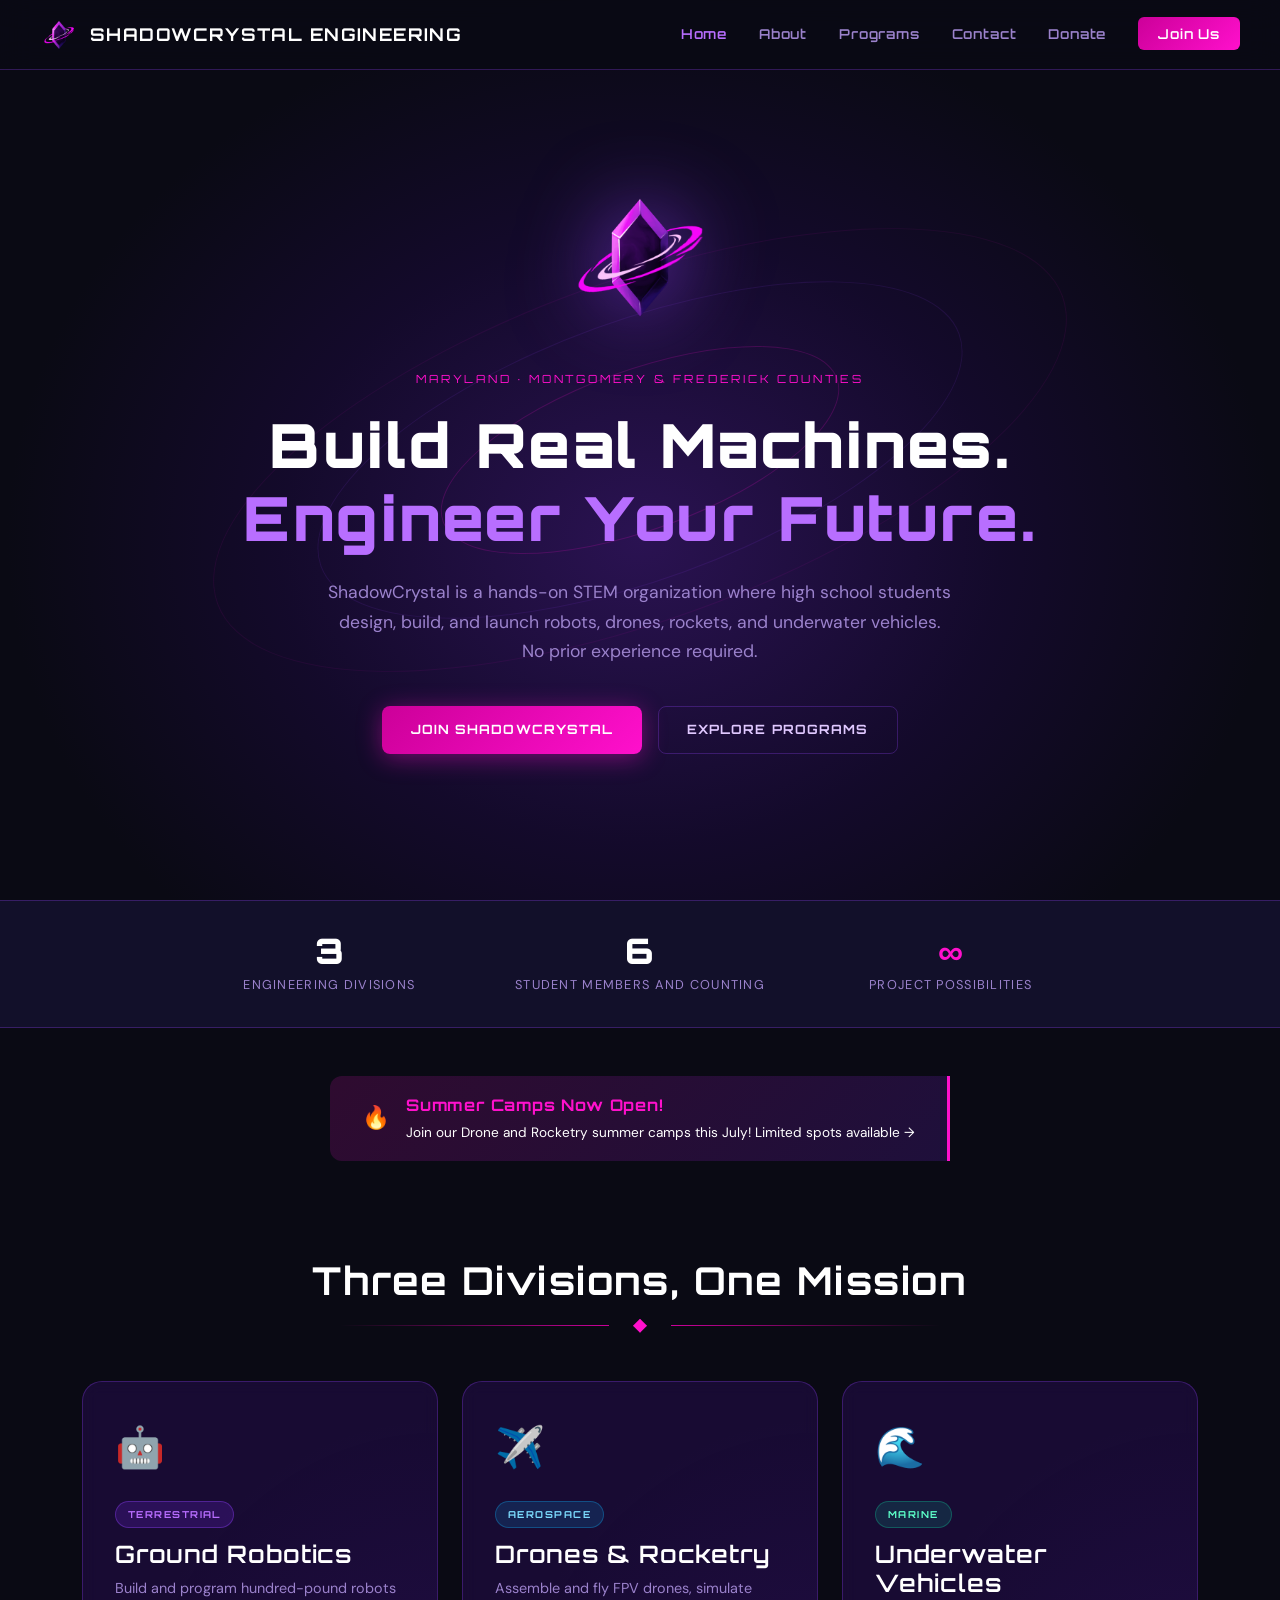
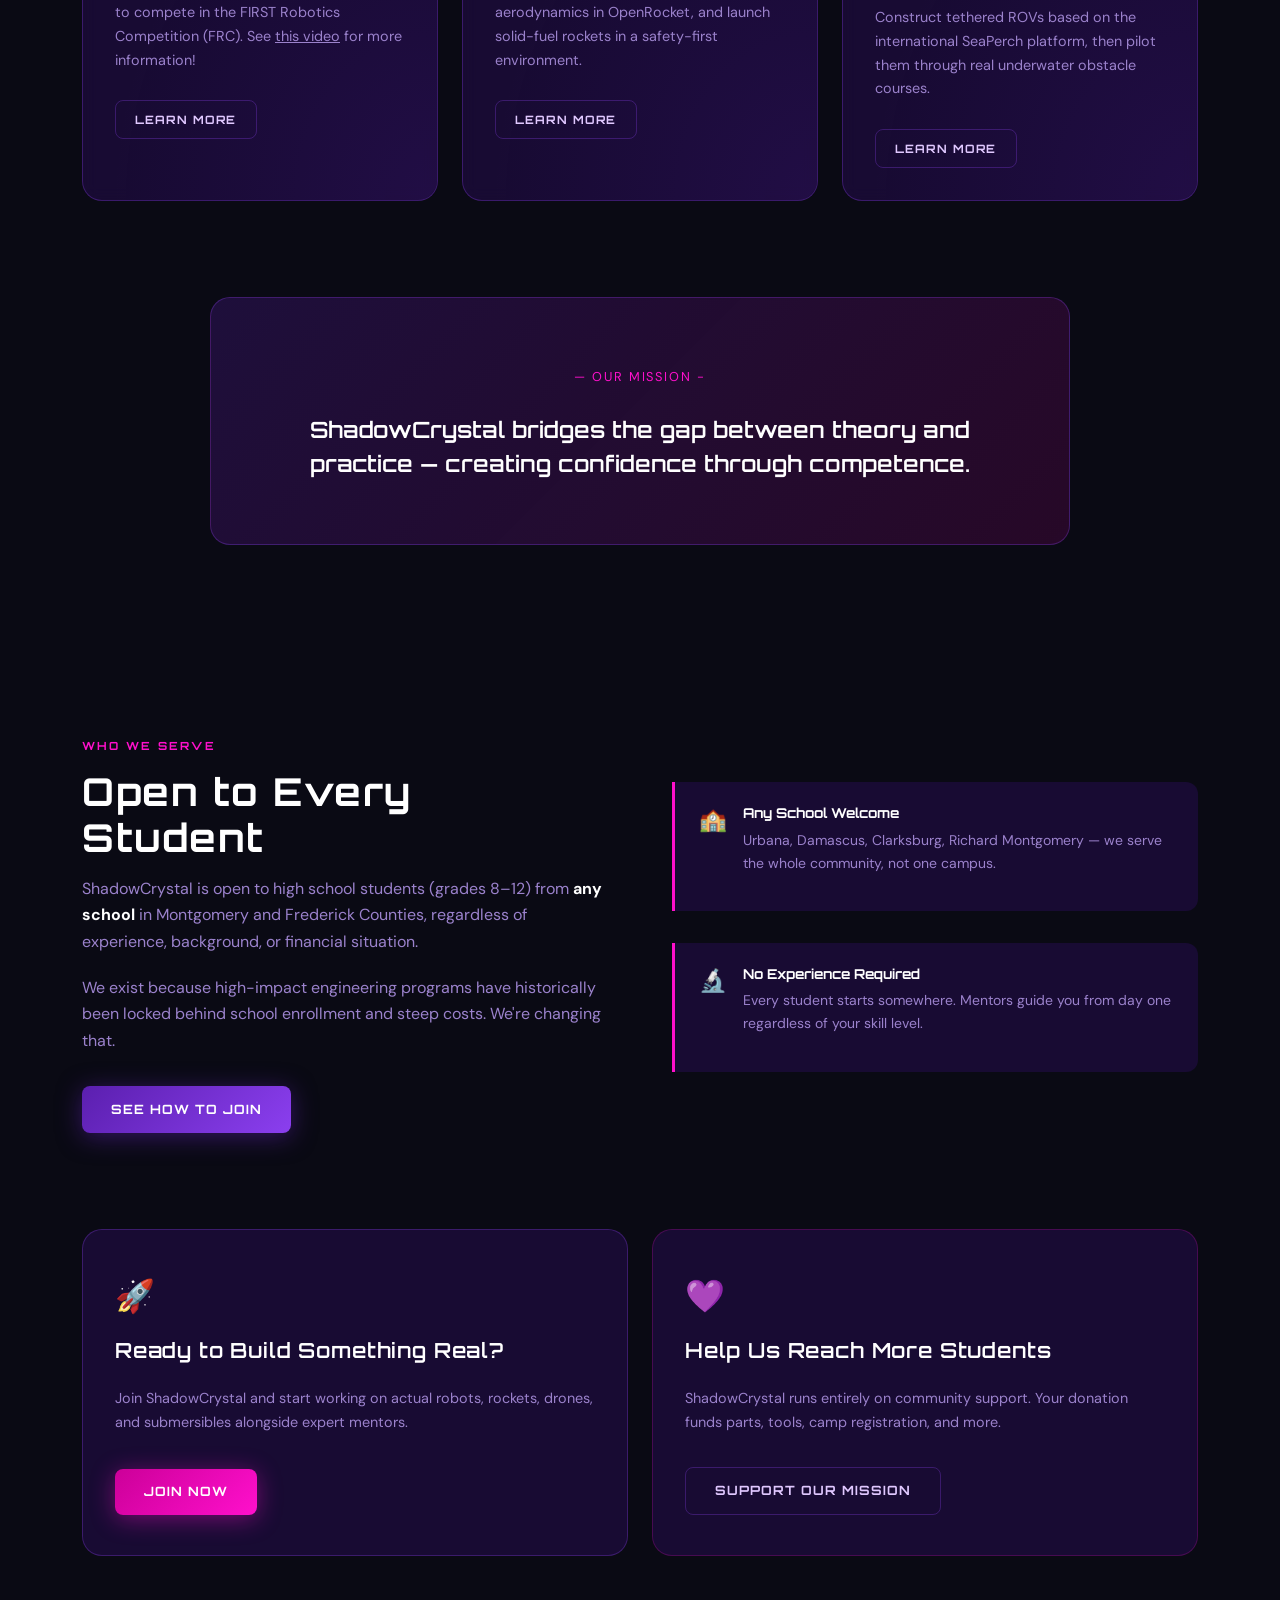
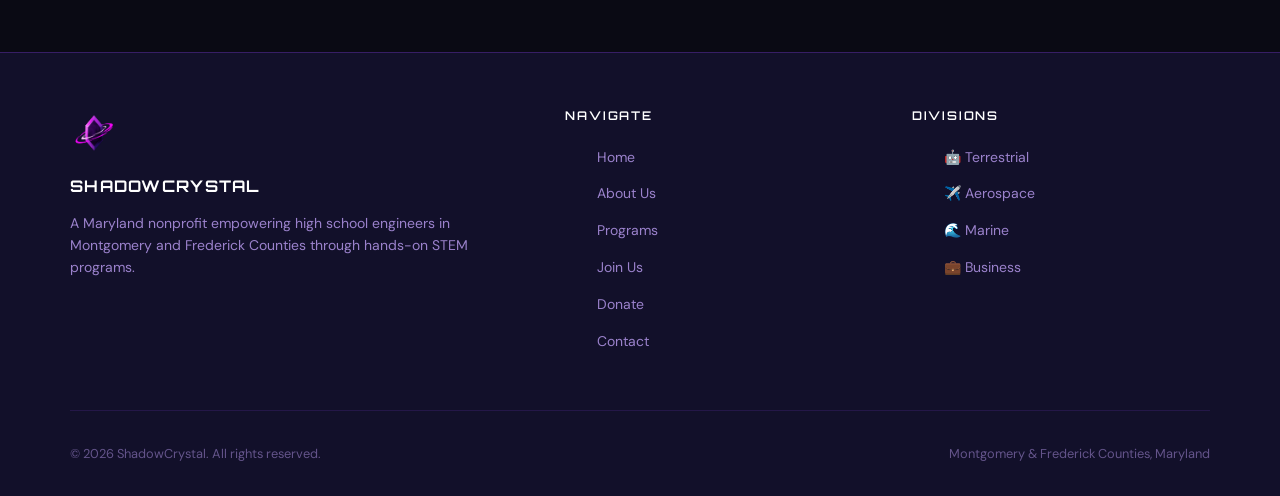
==== index.html @ 58741410 "Added site files" ====
<!DOCTYPE html>
<html lang="en">
<head>
  <meta charset="UTF-8">
  <meta name="viewport" content="width=device-width, initial-scale=1.0">
  <title>ShadowCrystal</title>
  <link href="https://cdn.jsdelivr.net/npm/bootstrap@5.3.8/dist/css/bootstrap.min.css" rel="stylesheet" integrity="sha384-sRIl4kxILFvY47J16cr9ZwB07vP4J8+LH7qKQnuqkuIAvNWLzeN8tE5YBujZqJLB" crossorigin="anonymous">
  <link rel="stylesheet" href="assets/style.css">

  <link rel="icon" type="image/x-icon" href="assets/faviconlogo.png">
  <style>
    /* ── Hero ── */
    .hero {
      position: relative;
      min-height: 100vh;
      display: flex;
      align-items: center;
      justify-content: center;
      text-align: center;
      padding: 8rem 2rem 6rem;
      overflow: hidden;
      background: radial-gradient(ellipse at 50% 60%, rgba(91,31,175,0.4) 0%, rgba(26,10,58,0.6) 40%, var(--void) 70%);
    }
    .hero-content { position: relative; z-index: 1; max-width: 860px; }
    .hero-logo {
      width: 160px;
      margin: 0 auto 2rem;
      filter: drop-shadow(0 0 40px rgba(139,63,239,0.7));
      animation: float 5s ease-in-out infinite;
    }
    @keyframes float {
      0%, 100% { transform: translateY(0); }
      50% { transform: translateY(-12px); }
    }
    .hero-eyebrow {
      font-family: 'Orbitron', sans-serif;
      font-size: 0.7rem;
      letter-spacing: 0.25em;
      text-transform: uppercase;
      color: var(--plasma);
      margin-bottom: 1.25rem;
    }
    .hero-title {
      color: var(--white);
      margin-bottom: 1.5rem;
    }
    .hero-title span { color: var(--crystal-glow); }
    .hero-sub {
      font-size: 1.1rem;
      max-width: 52ch;
      margin: 0 auto 2.5rem;
      color: var(--star-dim);
    }
    .hero-ctas { display: flex; gap: 1rem; justify-content: center; flex-wrap: wrap; }

    /* ── Orbit ring decoration ── */
    .orbit-ring {
      position: absolute;
      border-radius: 50%;
      border: 1px solid rgba(255,16,204,0.18);
      top: 50%; left: 50%;
      transform: translate(-50%, -50%) rotate(-20deg);
      pointer-events: none;
    }
    .orbit-ring-1 { width: 420px; height: 160px; }
    .orbit-ring-2 { width: 680px; height: 260px; border-color: rgba(139,63,239,0.12); }
    .orbit-ring-3 { width: 900px; height: 340px; border-color: rgba(255,16,204,0.07); }

    /* ── Stats band ── */
    .stats-band {
      background: var(--void-2);
      border-top: 1px solid var(--border);
      border-bottom: 1px solid var(--border);
      padding: 2rem;
    }
    .stats-inner {
      max-width: 900px;
      margin: 0 auto;
      display: grid;
      grid-template-columns: repeat(auto-fit, minmax(160px, 1fr));
      gap: 2rem;
      text-align: center;
    }
    .stat-number {
      font-family: 'Orbitron', sans-serif;
      font-size: 2.2rem;
      font-weight: 900;
      color: var(--white);
      line-height: 1;
    }
    .stat-number .accent { color: var(--plasma); }
    .stat-label { font-size: 0.8rem; color: var(--star-dim); margin-top: 0.35rem; text-transform: uppercase; letter-spacing: 0.1em; }

    /* ── Divisions preview ── */
    .division-card { position: relative; overflow: hidden; }
    .division-card::before {
      content: '';
      position: absolute;
      inset: 0;
      background: radial-gradient(ellipse at bottom right, rgba(91,31,175,0.15), transparent 65%);
      border-radius: var(--radius-lg);
      pointer-events: none;
    }
    .division-card > * {
        position: relative;
        z-index: 2;
    }
    .division-card h3 { color: var(--white); margin-bottom: 0.5rem; }
    .division-card p { font-size: 0.9rem; margin-bottom: 1.25rem; }

    /* ── Mission strip ── */
    .mission-strip {
      background: linear-gradient(135deg, rgba(91,31,175,0.25), rgba(204,0,153,0.15));
      border: 1px solid var(--border);
      border-radius: var(--radius-lg);
      padding: 3rem;
      text-align: center;
      max-width: 860px;
      margin: 0 auto;
      position: relative;
      overflow: hidden;
    }
    .mission-strip blockquote {
      font-family: 'Orbitron', sans-serif;
      font-size: clamp(1rem, 2.5vw, 1.4rem);
      font-weight: 600;
      color: var(--white);
      line-height: 1.5;
    }
    .mission-strip cite {
      display: block;
      font-family: 'DM Sans', sans-serif;
      font-style: normal;
      font-size: 0.8rem;
      color: var(--plasma);
      letter-spacing: 0.15em;
      text-transform: uppercase;
      margin-top: 1.25rem;
    }

    /* ── CTA section ── */
    .cta-grid {
      display: grid;
      grid-template-columns: repeat(auto-fit, minmax(300px, 1fr));
      gap: 1.5rem;
    }
    .cta-card {
      background: var(--card-bg);
      border: 1px solid var(--border);
      border-radius: var(--radius-lg);
      padding: 2.5rem 2rem;
      display: flex;
      flex-direction: column;
      gap: 1rem;
    }
    .cta-card h3 { color: var(--white); font-size: 1.3rem; }
    .cta-card p { font-size: 0.9rem; }
    .cta-card .btn { align-self: flex-start; margin-top: auto; }
  </style>
</head>
<body>

  <!-- Navigation -->
  <nav class="SCnav">
    <a href="index.html" class="nav-brand">
      <img src="assets/logo.png" alt="ShadowCrystal logo">
      <span class="nav-brand-name">SHADOWCRYSTAL ENGINEERING</span>
    </a>
    <button class="nav-toggle" aria-label="Toggle menu" onclick="document.querySelector('.nav-links').classList.toggle('open')">
      <span></span><span></span><span></span>
    </button>
    <ul class="nav-links mt-3">
      <li><a href="index.html" class="active">Home</a></li>
      <li><a href="about.html">About</a></li>
      <li><a href="programs.html">Programs</a></li>
      <li><a href="contact.html">Contact</a></li>
      <li><a href="donate.html">Donate</a></li>
      <li><a href="join.html" class="nav-cta">Join Us</a></li>
    </ul>
  </nav>

  <!-- Hero -->
  <section class="hero">
    <div class="starfield"></div>
    <div class="orbit-ring orbit-ring-1"></div>
    <div class="orbit-ring orbit-ring-2"></div>
    <div class="orbit-ring orbit-ring-3"></div>
    <div class="hero-content">
      <img src="assets/logo.png" alt="ShadowCrystal" class="hero-logo">
      <p class="hero-eyebrow text-center w-100 mx-auto">Maryland · Montgomery &amp; Frederick Counties</p>

      
      <h1 class="hero-title">
        Build Real Machines.<br>
        <span>Engineer Your Future.</span>
      </h1>
      <p class="hero-sub">
        ShadowCrystal is a hands-on STEM organization where high school students design, build, and
        launch robots, drones, rockets, and underwater vehicles. <br>
        No prior experience required.
      </p>
      <div class="hero-ctas">
        <a href="join.html" class="btn btn-plasma">Join ShadowCrystal</a>
        <a href="programs.html" class="btn btn-ghost">Explore Programs</a>
      </div>
    </div>
  </section>

  <!-- Stats -->
  <div class="stats-band">
    <div class="stats-inner">
      <div>
        <div class="stat-number">3</div>
        <div class="stat-label">Engineering Divisions</div>
      </div>
      <div>
        <div class="stat-number">6</div>
        <div class="stat-label">Student Members and Counting</div>
      </div>
      <div>
        <div class="stat-number"><span class="accent">∞</span></div>
        <div class="stat-label">Project Possibilities</div>
      </div>
    </div>
  </div>

  <!-- Summer camp advertisement -->
  <section style="padding: 3rem 2rem 0 2rem;">
    <div class="container text-center">
      <a href="programs.html#summer-camps" style="display: inline-block;">
        <div class="value-pill" style="border-left: none; border-right: 3px solid var(--plasma); border-radius: var(--radius) 0 0 var(--radius); margin: 0 auto; display: inline-flex; align-items: center; background: linear-gradient(135deg, rgba(255,16,204,0.15), rgba(91,31,175,0.25)); padding: 1rem 2rem;">
          <span class="value-pill-icon">🔥</span>
          <div class="text-start">
            <div class="value-pill-title" style="color: var(--plasma); font-size: 1rem; letter-spacing: 0.05em;">Summer Camps Now Open!</div>
            <p style="font-size: 0.85rem; margin: 0; color: var(--white);">Join our Drone and Rocketry summer camps this July! Limited spots available &rarr;</p>
          </div>
        </div>
      </a>
    </div>
  </section>

  <!-- Divisions Preview -->
  <section>
    <div class="container">
      <h2 class="section-title text-center">Three Divisions, One Mission</h2>
      <div class="orbital-divider"><div class="orbital-gem"></div></div>
      <div class="SCcard-grid SCcard-grid-3">

        <div class="SCcard division-card">
          <div class="division-icon">🤖</div>
          <span class="division-tag tag-terrestrial">Terrestrial</span>
          <h3>Ground Robotics</h3>
          <p>Build and program hundred-pound robots to compete in the FIRST Robotics Competition (FRC). See <u><a href="https://www.youtube.com/watch?v=Jd29kzjclV0">this video</a></u> for more information!</p>
          <a href="programs.html#terrestrial" class="btn btn-ghost" style="font-size:0.72rem; padding:0.6rem 1.2rem; margin-top:0.5rem;">Learn More</a>
        </div>

        <div class="SCcard division-card">
          <div class="division-icon">✈️</div>
          <span class="division-tag tag-aerospace">Aerospace</span>
          <h3>Drones &amp; Rocketry</h3>
          <p>Assemble and fly FPV drones, simulate aerodynamics in OpenRocket, and launch solid-fuel rockets in a safety-first environment.</p>
          <a href="programs.html#aerospace" class="btn btn-ghost" style="font-size:0.72rem; padding:0.6rem 1.2rem; margin-top:0.5rem;">Learn More</a>
        </div>

        <div class="SCcard division-card">
          <div class="division-icon">🌊</div>
          <span class="division-tag tag-marine">Marine</span>
          <h3>Underwater Vehicles</h3>
          <p>Construct tethered ROVs based on the international SeaPerch platform, then pilot them through real underwater obstacle courses.</p>
          <a href="programs.html#marine" class="btn btn-ghost" style="font-size:0.72rem; padding:0.6rem 1.2rem; margin-top:0.5rem;">Learn More</a>
        </div>

      </div>
    </div>
  </section>

  <!-- Mission Quote -->
  <section style="padding-top: 0;">
    <div class="container">
      <div class="mission-strip">
        <cite>— Our Mission -</cite>
        <br>
        <blockquote>
          ShadowCrystal bridges the gap between theory and practice — creating confidence through competence.
        </blockquote>
      </div>
    </div>
  </section>

  <!-- Who We Serve -->
  <section>
    <div class="container-lg">
      <div style="display: grid; grid-template-columns: 1fr 1fr; gap: 4rem; align-items: center;">
        <div>
          <p class="section-label">Who We Serve</p>
          <h2 class="section-title">Open to Every Student</h2>
          <p style="margin-bottom: 1.25rem;">
            ShadowCrystal is open to high school students (grades 8–12) from <strong style="color:var(--white)">any school</strong> in 
            Montgomery and Frederick Counties, regardless of experience, background, or financial situation.
          </p>
          <p style="margin-bottom: 2rem;">
            We exist because high-impact engineering programs have historically been locked behind school
            enrollment and steep costs. We're changing that.
          </p>
          <a href="join.html" class="btn btn-primary">See How to Join</a>
        </div>
        <div style="display: flex; flex-direction: column; gap: 1rem;">
          <div class="value-pill">
            <span class="value-pill-icon">🏫</span>
            <div>
              <div class="value-pill-title">Any School Welcome</div>
              <p style="font-size:0.875rem; max-width:none;">Urbana, Damascus, Clarksburg, Richard Montgomery — we serve the whole community, not one campus.</p>
            </div>
          </div>
          <div class="value-pill">
            <span class="value-pill-icon">🔬</span>
            <div>
              <div class="value-pill-title">No Experience Required</div>
              <p style="font-size:0.875rem; max-width:none;">Every student starts somewhere. Mentors guide you from day one regardless of your skill level.</p>
            </div>
          </div>
        </div>
      </div>
    </div>
  </section>

  <!-- CTA Split -->
  <section style="padding-top: 0;">
    <div class="container-lg">
      <div class="cta-grid">
        <div class="cta-card">
          <span style="font-size:2rem;">🚀</span>
          <h3>Ready to Build Something Real?</h3>
          <p>Join ShadowCrystal and start working on actual robots, rockets, drones, and submersibles alongside expert mentors.</p>
          <a href="join.html" class="btn btn-plasma">Join Now</a>
        </div>
        <div class="cta-card" style="border-color: rgba(255,16,204,0.2);">
          <span style="font-size:2rem;">💜</span>
          <h3>Help Us Reach More Students</h3>
          <p>ShadowCrystal runs entirely on community support. Your donation funds parts, tools, camp registration, and more.</p>
          <a href="donate.html" class="btn btn-ghost">Support Our Mission</a>
        </div>
      </div>
    </div>
  </section>

  <!-- Footer -->
  <footer>
    <div class="footer-inner">
      <div class="footer-brand">
        <img src="assets/logo.png" alt="ShadowCrystal">
        <div class="footer-brand-name">SHADOWCRYSTAL</div>
        <p class="footer-desc">A Maryland nonprofit empowering high school engineers in Montgomery and Frederick Counties through hands-on STEM programs.</p>
      </div>
      <div class="footer-col">
        <h4>Navigate</h4>
        <ul>
          <li><a href="index.html">Home</a></li>
          <li><a href="about.html">About Us</a></li>
          <li><a href="programs.html">Programs</a></li>
          <li><a href="join.html">Join Us</a></li>
          <li><a href="donate.html">Donate</a></li>
          <li><a href="contact.html">Contact</a></li>
        </ul>
      </div>
      <div class="footer-col">
        <h4>Divisions</h4>
        <ul>
          <li><a href="programs.html#terrestrial">🤖 Terrestrial</a></li>
          <li><a href="programs.html#aerospace">✈️ Aerospace</a></li>
          <li><a href="programs.html#marine">🌊 Marine</a></li>
          <li><a href="programs.html#business">💼 Business</a></li>
        </ul>
      </div>
    </div>
    <div class="footer-bottom">
      <span>© 2026 ShadowCrystal. All rights reserved.</span>
      <span>Montgomery &amp; Frederick Counties, Maryland</span>
    </div>
  </footer>

  <script src="https://cdn.jsdelivr.net/npm/bootstrap@5.3.8/dist/js/bootstrap.bundle.min.js" integrity="sha384-FKyoEForCGlyvwx9Hj09JcYn3nv7wiPVlz7YYwJrWVcXK/BmnVDxM+D2scQbITxI" crossorigin="anonymous"></script>

</body>
</html>
---- assets/style.css ----
/* =============================================
   SHADOWCRYSTAL — Shared Stylesheet
   ============================================= */

@import url('https://fonts.googleapis.com/css2?family=Orbitron:wght@400;600;700;900&family=DM+Sans:wght@300;400;500;600&display=swap');

/* ─── Tokens ─────────────────────────────────── */
:root {
  --void:          #0A0A14;
  --void-2:        #12102A;
  --crystal-dark:  #1A0A3A;
  --crystal-mid:   #5B1FAF;
  --crystal-bright:#8B3FEF;
  --crystal-glow:  #B86EFF;
  --plasma:        #FF10CC;
  --plasma-dim:    #CC0099;
  --plasma-soft:   rgba(255, 16, 204, 0.15);
  --star:          #E0C8FF;
  --star-dim:      #9B82CC;
  --white:         #FFFFFF;
  --card-bg:       rgba(30, 12, 65, 0.7);
  --border:        rgba(139, 63, 239, 0.3);
  --radius:        12px;
  --radius-lg:     20px;
}

/* ─── Reset & Base ───────────────────────────── */

*, *::before, *::after { box-sizing: border-box; margin: 0; padding: 0; }

html { scroll-behavior: smooth; }

body {
  font-family: 'DM Sans', sans-serif;
  background-color: var(--void);
  color: var(--star);
  line-height: 1.65;
  overflow-x: hidden;
}

img { max-width: 100%; display: block; }
a { color: inherit; text-decoration: none; }

/* ─── Typography ─────────────────────────────── */
h1, h2, h3, h4, .orb {
  font-family: 'Orbitron', sans-serif;
  letter-spacing: 0.04em;
  line-height: 1.2;
}

h1 { font-size: clamp(2rem, 5vw, 3.8rem); font-weight: 900; }
h2 { font-size: clamp(1.5rem, 3.5vw, 2.4rem); font-weight: 700; }
h3 { font-size: clamp(1.1rem, 2vw, 1.5rem); font-weight: 600; }
h4 { font-size: 1rem; font-weight: 600; }

p { color: var(--star-dim); max-width: 65ch; }

/* ─── Navigation ─────────────────────────────── */
.SCnav {
  position: fixed;
  top: 0; left: 0; right: 0;
  z-index: 100;
  display: flex;
  align-items: center;
  justify-content: space-between;
  padding: 0 2.5rem;
  height: 70px;
  background: rgba(10, 10, 20, 0.85);
  backdrop-filter: blur(16px);
  border-bottom: 1px solid var(--border);

}

.nav-brand {
  display: flex;
  align-items: center;
  gap: 0.75rem;
}

.nav-brand img {
  height: 38px;
  width: auto;
}

.nav-brand-name {
  font-family: 'Orbitron', sans-serif;
  font-weight: 700;
  font-size: 1.1rem;
  color: var(--white);
  letter-spacing: 0.08em;
}

.nav-links {
  display: flex;
  gap: 2rem;
  list-style: none;
  align-items: center;
}

.nav-links a {
  font-size: 0.85rem;
  font-family: 'Orbitron', sans-serif;
  font-weight: 600;
  letter-spacing: 0.06em;
  color: var(--star-dim);
  transition: color 0.2s;
}

.nav-links a:hover,
.nav-links a.active { color: var(--crystal-glow); }

.nav-cta {
  background: linear-gradient(135deg, var(--plasma-dim), var(--plasma));
  color: var(--white) !important;
  padding: 0.5rem 1.25rem;
  border-radius: 6px;
  transition: opacity 0.2s !important;
}
.nav-cta:hover { opacity: 0.85; }

/* Mobile hamburger */
.nav-toggle {
  display: none;
  flex-direction: column;
  gap: 5px;
  cursor: pointer;
  background: none;
  border: none;
  padding: 4px;
}
.nav-toggle span {
  width: 24px; height: 2px;
  background: var(--star);
  border-radius: 2px;
  transition: all 0.3s;
}

/* ─── Orbital Ring Divider (Signature Element) ── */
.orbital-divider {
  display: flex;
  align-items: center;
  justify-content: center;
  gap: 1.5rem;
  margin: 0 auto 3rem;
  max-width: 600px;
}
.orbital-divider::before,
.orbital-divider::after {
  content: '';
  flex: 1;
  height: 1px;
  background: linear-gradient(90deg, transparent, var(--plasma-dim));
}
.orbital-divider::after {
  background: linear-gradient(90deg, var(--plasma-dim), transparent);
}
.orbital-gem {
  width: 14px; height: 14px;
  background: var(--plasma);
  clip-path: polygon(50% 0%, 100% 50%, 50% 100%, 0% 50%);
  box-shadow: 0 0 16px var(--plasma);
  flex-shrink: 0;
}

/* ─── Buttons ─────────────────────────────────── */
.btn {
  display: inline-flex;
  align-items: center;
  gap: 0.5rem;
  font-family: 'Orbitron', sans-serif;
  font-weight: 700;
  font-size: 0.8rem;
  letter-spacing: 0.08em;
  padding: 0.85rem 1.8rem;
  border-radius: 8px;
  border: none;
  cursor: pointer;
  transition: transform 0.18s, box-shadow 0.18s, opacity 0.18s;
  text-transform: uppercase;
}
.btn:hover { transform: translateY(-2px); }
.btn-primary {
  background: linear-gradient(135deg, var(--crystal-mid), var(--crystal-bright));
  color: var(--white);
  box-shadow: 0 4px 24px rgba(91, 31, 175, 0.5);
}
.btn-primary:hover { box-shadow: 0 6px 32px rgba(91, 31, 175, 0.7); }
.btn-plasma {
  background: linear-gradient(135deg, var(--plasma-dim), var(--plasma));
  color: var(--white);
  box-shadow: 0 4px 24px rgba(255, 16, 204, 0.4);
}
.btn-plasma:hover { box-shadow: 0 6px 32px rgba(255, 16, 204, 0.65); }
.btn-ghost {
  background: transparent;
  color: var(--star);
  border: 1px solid var(--border);
}
.btn-ghost:hover { border-color: var(--crystal-glow); color: var(--crystal-glow); }

/* ─── Section Layout ─────────────────────────── */
section { padding: 6rem 2rem; }

.section-label {
  font-family: 'Orbitron', sans-serif;
  font-size: 0.7rem;
  font-weight: 700;
  letter-spacing: 0.2em;
  text-transform: uppercase;
  color: var(--plasma);
  margin-bottom: 0.75rem;
}
.section-title {
  margin-bottom: 1rem;
  color: var(--white);
}
.section-subtitle {
  font-size: 1.05rem;
  margin-bottom: 3rem;
  max-width: 58ch;
}

/* ─── Cards ───────────────────────────────────── */
.SCcard {
  background: var(--card-bg);
  border: 1px solid var(--border);
  border-radius: var(--radius-lg);
  padding: 2rem;
  backdrop-filter: blur(8px);
  transition: border-color 0.2s, transform 0.2s;
}
.SCcard:hover {
  border-color: var(--crystal-glow);
  transform: translateY(-4px);
}

.SCcard-grid {
  display: grid;
  gap: 1.5rem;
}
.SCcard-grid-2 { grid-template-columns: repeat(auto-fit, minmax(280px, 1fr)); }
.SCcard-grid-3 { grid-template-columns: repeat(auto-fit, minmax(260px, 1fr)); }

/* ─── Division Icons ─────────────────────────── */
.division-icon {
  font-size: 2.5rem;
  margin-bottom: 1.25rem;
}
.division-tag {
  display: inline-block;
  font-family: 'Orbitron', sans-serif;
  font-size: 0.6rem;
  letter-spacing: 0.15em;
  text-transform: uppercase;
  padding: 0.3rem 0.75rem;
  border-radius: 100px;
  margin-bottom: 0.75rem;
  font-weight: 700;
}
.tag-terrestrial { background: rgba(91, 31, 175, 0.3); color: var(--crystal-glow); border: 1px solid rgba(139, 63, 239, 0.4); }
.tag-aerospace   { background: rgba(16, 180, 255, 0.15); color: #7DDCFF; border: 1px solid rgba(16, 180, 255, 0.3); }
.tag-marine      { background: rgba(16, 210, 160, 0.15); color: #5DFFCA; border: 1px solid rgba(16, 210, 160, 0.3); }
.tag-business    { background: rgba(255, 180, 50, 0.15); color: #FFD97A; border: 1px solid rgba(255, 180, 50, 0.3); }

/* ─── Value Pills ─────────────────────────────── */
.value-pill {
  display: flex;
  gap: 1rem;
  align-items: flex-start;
  padding: 1.25rem 1.5rem;
  background: var(--card-bg);
  border-left: 3px solid var(--plasma);
  border-radius: 0 var(--radius) var(--radius) 0;
  margin-bottom: 1rem;
}
.value-pill-icon { font-size: 1.4rem; flex-shrink: 0; }
.value-pill-title { font-family: 'Orbitron', sans-serif; font-size: 0.85rem; font-weight: 700; color: var(--white); margin-bottom: 0.25rem; }

/* ─── Star Field Background ───────────────────── */
.starfield {
  position: absolute;
  inset: 0;
  overflow: hidden;
  pointer-events: none;
}
.starfield::before, .starfield::after {
  content: '';
  position: absolute;
  inset: 0;
  pointer-events: none;
  background-image:
    radial-gradient(1px 1px at 10% 15%, rgba(232,196,255,0.7) 0%, transparent 0%),
    radial-gradient(1px 1px at 25% 60%, rgba(232,196,255,0.5) 0%, transparent 0%),
    radial-gradient(1.5px 1.5px at 40% 30%, rgba(255,16,204,0.6) 0%, transparent 0%),
    radial-gradient(1px 1px at 55% 80%, rgba(232,196,255,0.6) 0%, transparent 0%),
    radial-gradient(1px 1px at 70% 20%, rgba(232,196,255,0.4) 0%, transparent 0%),
    radial-gradient(1.5px 1.5px at 82% 55%, rgba(232,196,255,0.7) 0%, transparent 0%),
    radial-gradient(1px 1px at 90% 75%, rgba(255,16,204,0.5) 0%, transparent 0%),
    radial-gradient(1px 1px at 15% 88%, rgba(232,196,255,0.5) 0%, transparent 0%),
    radial-gradient(1px 1px at 60% 45%, rgba(232,196,255,0.6) 0%, transparent 0%),
    radial-gradient(1.5px 1.5px at 35% 70%, rgba(232,196,255,0.4) 0%, transparent 0%);
}
.starfield::after {
  background-image:
    radial-gradient(1px 1px at 5% 40%, rgba(232,196,255,0.5) 0%, transparent 0%),
    radial-gradient(1px 1px at 20% 5%, rgba(232,196,255,0.6) 0%, transparent 0%),
    radial-gradient(1.5px 1.5px at 48% 92%, rgba(255,16,204,0.4) 0%, transparent 0%),
    radial-gradient(1px 1px at 75% 38%, rgba(232,196,255,0.7) 0%, transparent 0%),
    radial-gradient(1px 1px at 88% 10%, rgba(232,196,255,0.5) 0%, transparent 0%),
    radial-gradient(1px 1px at 65% 65%, rgba(232,196,255,0.4) 0%, transparent 0%),
    radial-gradient(1.5px 1.5px at 3% 70%, rgba(232,196,255,0.6) 0%, transparent 0%),
    radial-gradient(1px 1px at 95% 50%, rgba(255,16,204,0.5) 0%, transparent 0%),
    radial-gradient(1px 1px at 30% 42%, rgba(232,196,255,0.5) 0%, transparent 0%),
    radial-gradient(1px 1px at 52% 18%, rgba(232,196,255,0.7) 0%, transparent 0%);
}

/* ─── Page Hero (inner pages) ─────────────────── */
.page-hero {
  position: relative;
  padding: 10rem 2rem 5rem;
  text-align: center;
  background: radial-gradient(ellipse at center top, rgba(91,31,175,0.35) 0%, transparent 65%);
  overflow: hidden;
}
.page-hero .starfield { opacity: 0.6; }

/* ─── Footer ──────────────────────────────────── */
footer {
  background: var(--void-2);
  border-top: 1px solid var(--border);
  padding: 3.5rem 2rem 2rem;
}
.footer-inner {
  max-width: 1140px;
  margin: 0 auto;
  display: grid;
  grid-template-columns: 1.5fr 1fr 1fr;
  gap: 3rem;
  padding-bottom: 2.5rem;
  border-bottom: 1px solid rgba(139,63,239,0.15);
  margin-bottom: 2rem;
}
.footer-brand img { height: 48px; margin-bottom: 1rem; }
.footer-brand-name {
  font-family: 'Orbitron', sans-serif;
  font-weight: 700;
  font-size: 1rem;
  color: var(--white);
  letter-spacing: 0.08em;
  margin-bottom: 0.75rem;
}
.footer-desc { font-size: 0.875rem; line-height: 1.6; }
.footer-col h4 { font-family: 'Orbitron', sans-serif; font-size: 0.75rem; letter-spacing: 0.15em; text-transform: uppercase; color: var(--white); margin-bottom: 1.25rem; }
.footer-col ul { list-style: none; }
.footer-col ul li { margin-bottom: 0.65rem; }
.footer-col ul li a { font-size: 0.875rem; color: var(--star-dim); transition: color 0.2s; }
.footer-col ul li a:hover { color: var(--crystal-glow); }
.footer-bottom {
  max-width: 1140px;
  margin: 0 auto;
  display: flex;
  justify-content: space-between;
  align-items: center;
  font-size: 0.8rem;
  color: rgba(155,130,204,0.6);
}

/* ─── Forms ───────────────────────────────────── */
.form-group {
  margin-bottom: 1.5rem;
}
.form-label {
  display: block;
  font-family: 'Orbitron', sans-serif;
  font-size: 0.7rem;
  letter-spacing: 0.15em;
  text-transform: uppercase;
  color: var(--star);
  margin-bottom: 0.5rem;
  font-weight: 600;
}
.form-input,
.form-textarea,
.form-select {
  width: 100%;
  background: rgba(26, 10, 58, 0.6);
  border: 1px solid var(--border);
  border-radius: var(--radius);
  padding: 0.85rem 1rem;
  color: var(--star);
  font-family: 'DM Sans', sans-serif;
  font-size: 0.95rem;
  transition: border-color 0.2s, box-shadow 0.2s;
  outline: none;
}
.form-input:focus,
.form-textarea:focus,
.form-select:focus {
  border-color: var(--crystal-bright);
  box-shadow: 0 0 0 3px rgba(139, 63, 239, 0.2);
}
.form-textarea { min-height: 130px; resize: vertical; }
.form-select option { background: var(--crystal-dark); }
.form-input::placeholder,
.form-textarea::placeholder { color: var(--star-dim); opacity: 0.5; }

/* ─── Utilities ───────────────────────────────── */
.text-center { text-align: center; }
.text-plasma { color: var(--plasma); }
.text-glow   { color: var(--crystal-glow); }
.text-white  { color: var(--white); }
.mt-1 { margin-top: 0.5rem; }
.mt-2 { margin-top: 1rem; }
.mt-3 { margin-top: 2rem; }
.mt-4 { margin-top: 3rem; }
.mb-0 { margin-bottom: 0; }
.flex { display: flex; }
.flex-center { display: flex; align-items: center; justify-content: center; }
.gap-1 { gap: 0.5rem; }
.gap-2 { gap: 1rem; }
.glow-purple { text-shadow: 0 0 30px rgba(139, 63, 239, 0.6); }
.glow-plasma { text-shadow: 0 0 30px rgba(255, 16, 204, 0.6); }

/* ─── Responsive ──────────────────────────────── */
@media (max-width: 992px) {
  
  .nav-links { display: none; flex-direction: column; position: absolute; top: 70px; left: 0; right: 0; background: rgba(10,10,20,0.97); padding: 1.5rem 2rem; gap: 1.25rem; border-bottom: 1px solid var(--border); margin-top: 0 !important;}
  .nav-links.open { display: flex; }
  .nav-toggle { display: flex; }
  section { padding: 4rem 1.25rem; }
  .footer-inner { grid-template-columns: 1fr; gap: 2rem; }
  .footer-bottom { flex-direction: column; gap: 0.5rem; text-align: center; }
  h1 { font-size: 2rem; }
  
}

@media (prefers-reduced-motion: reduce) {
  *, *::before, *::after { animation: none !important; transition: none !important; }
}
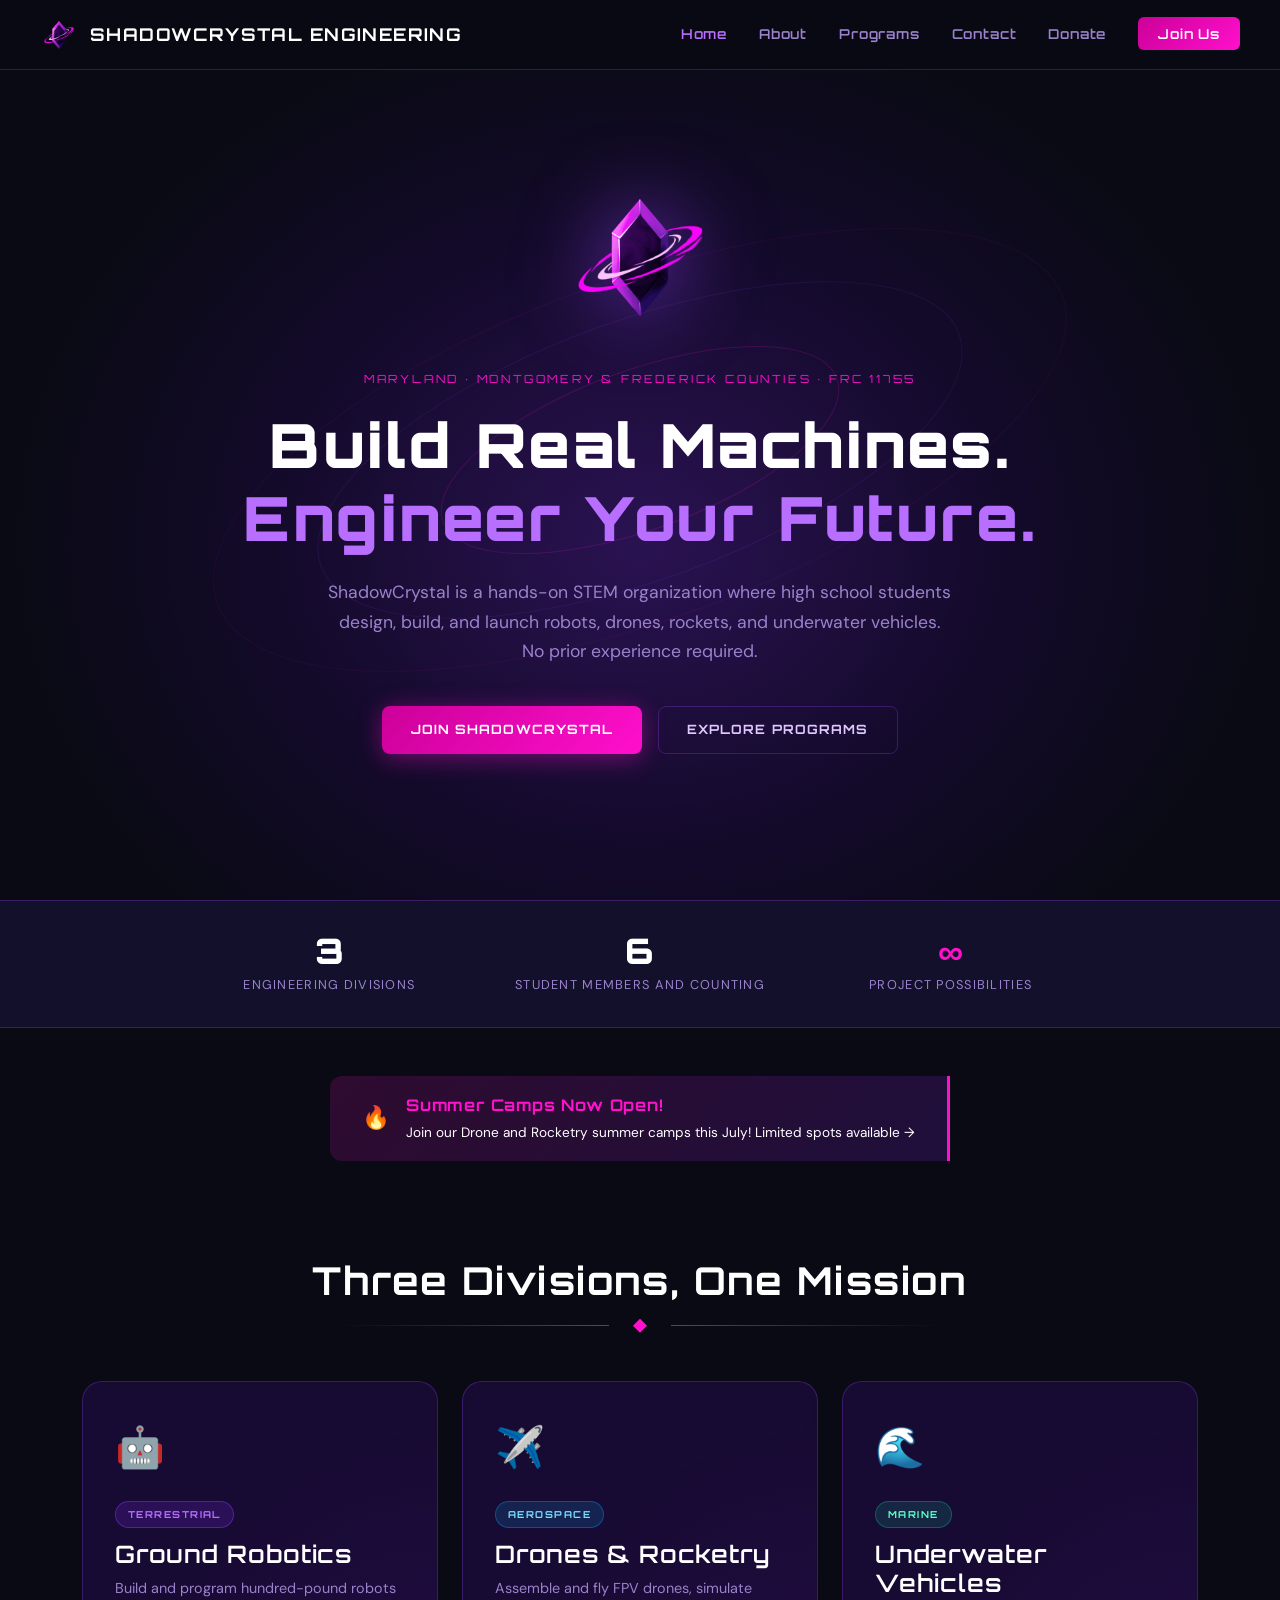
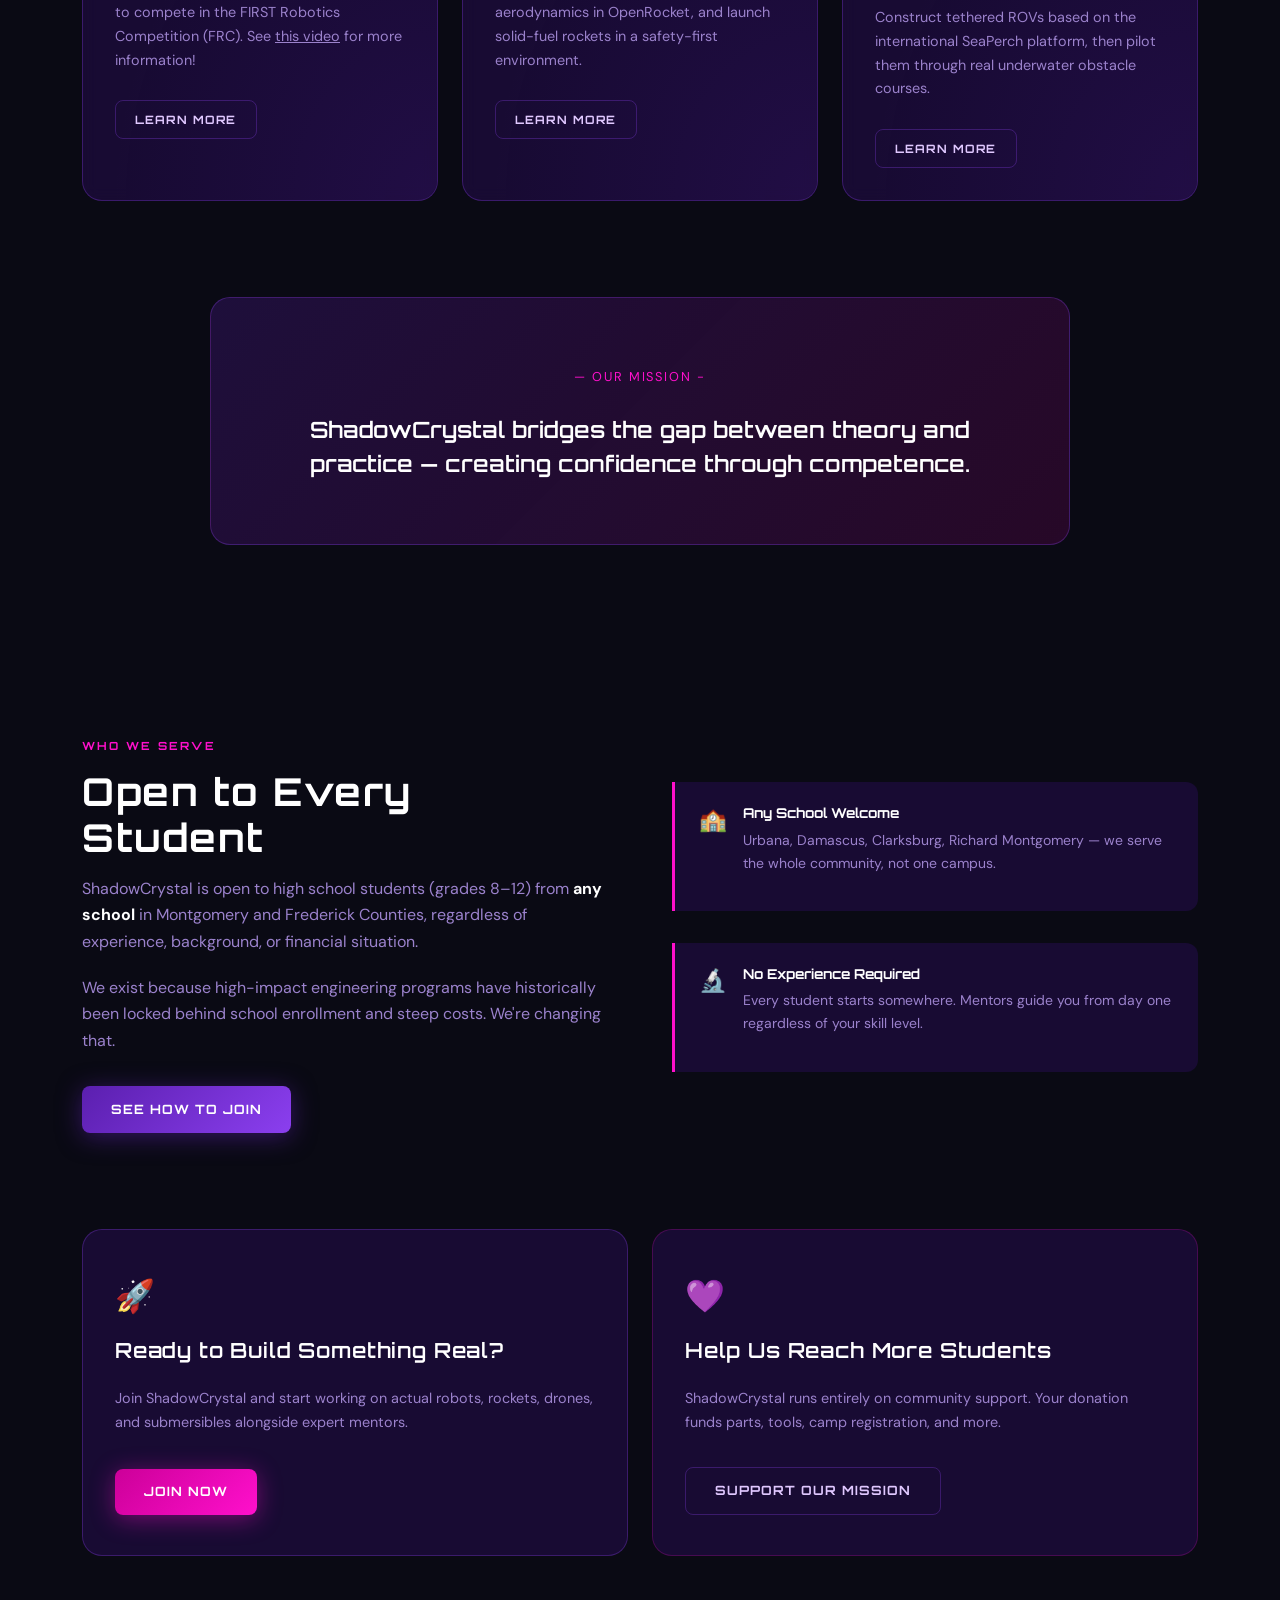
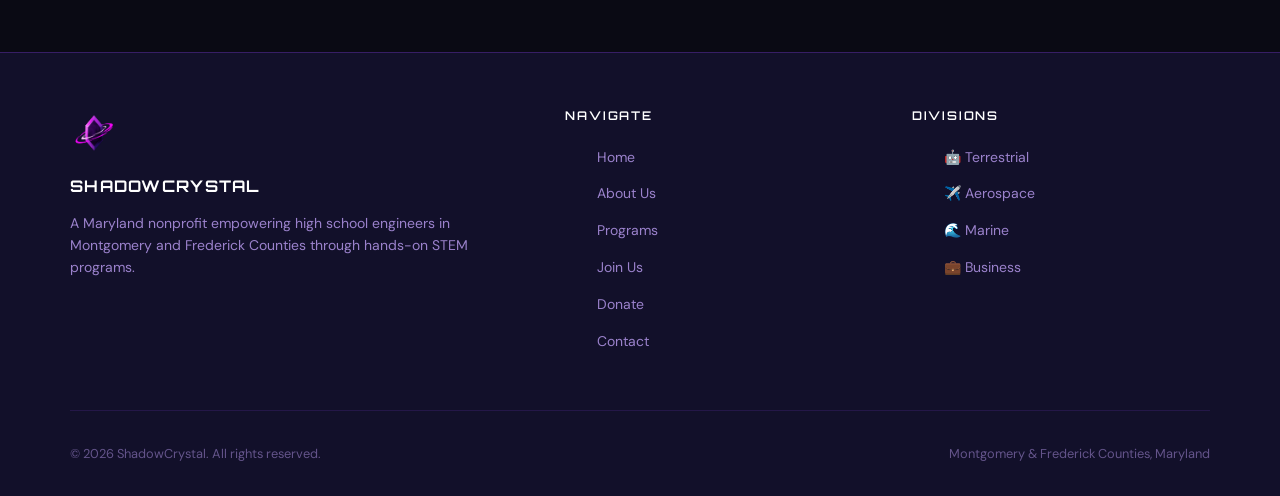
==== commit 0bcc1d1b: "Slight edit of title on index.html" ====
--- a/index.html
+++ b/index.html
@@ -3,7 +3,7 @@
 <head>
   <meta charset="UTF-8">
   <meta name="viewport" content="width=device-width, initial-scale=1.0">
-  <title>ShadowCrystal</title>
+  <title>ShadowCrystal Engineering</title>
   <link href="https://cdn.jsdelivr.net/npm/bootstrap@5.3.8/dist/css/bootstrap.min.css" rel="stylesheet" integrity="sha384-sRIl4kxILFvY47J16cr9ZwB07vP4J8+LH7qKQnuqkuIAvNWLzeN8tE5YBujZqJLB" crossorigin="anonymous">
   <link rel="stylesheet" href="assets/style.css">
 
@@ -187,7 +187,7 @@
     <div class="orbit-ring orbit-ring-3"></div>
     <div class="hero-content">
       <img src="assets/logo.png" alt="ShadowCrystal" class="hero-logo">
-      <p class="hero-eyebrow text-center w-100 mx-auto">Maryland · Montgomery &amp; Frederick Counties</p>
+      <p class="hero-eyebrow text-center w-100 mx-auto">Maryland · Montgomery &amp; Frederick Counties · FRC 11755</p>
 
       
       <h1 class="hero-title">
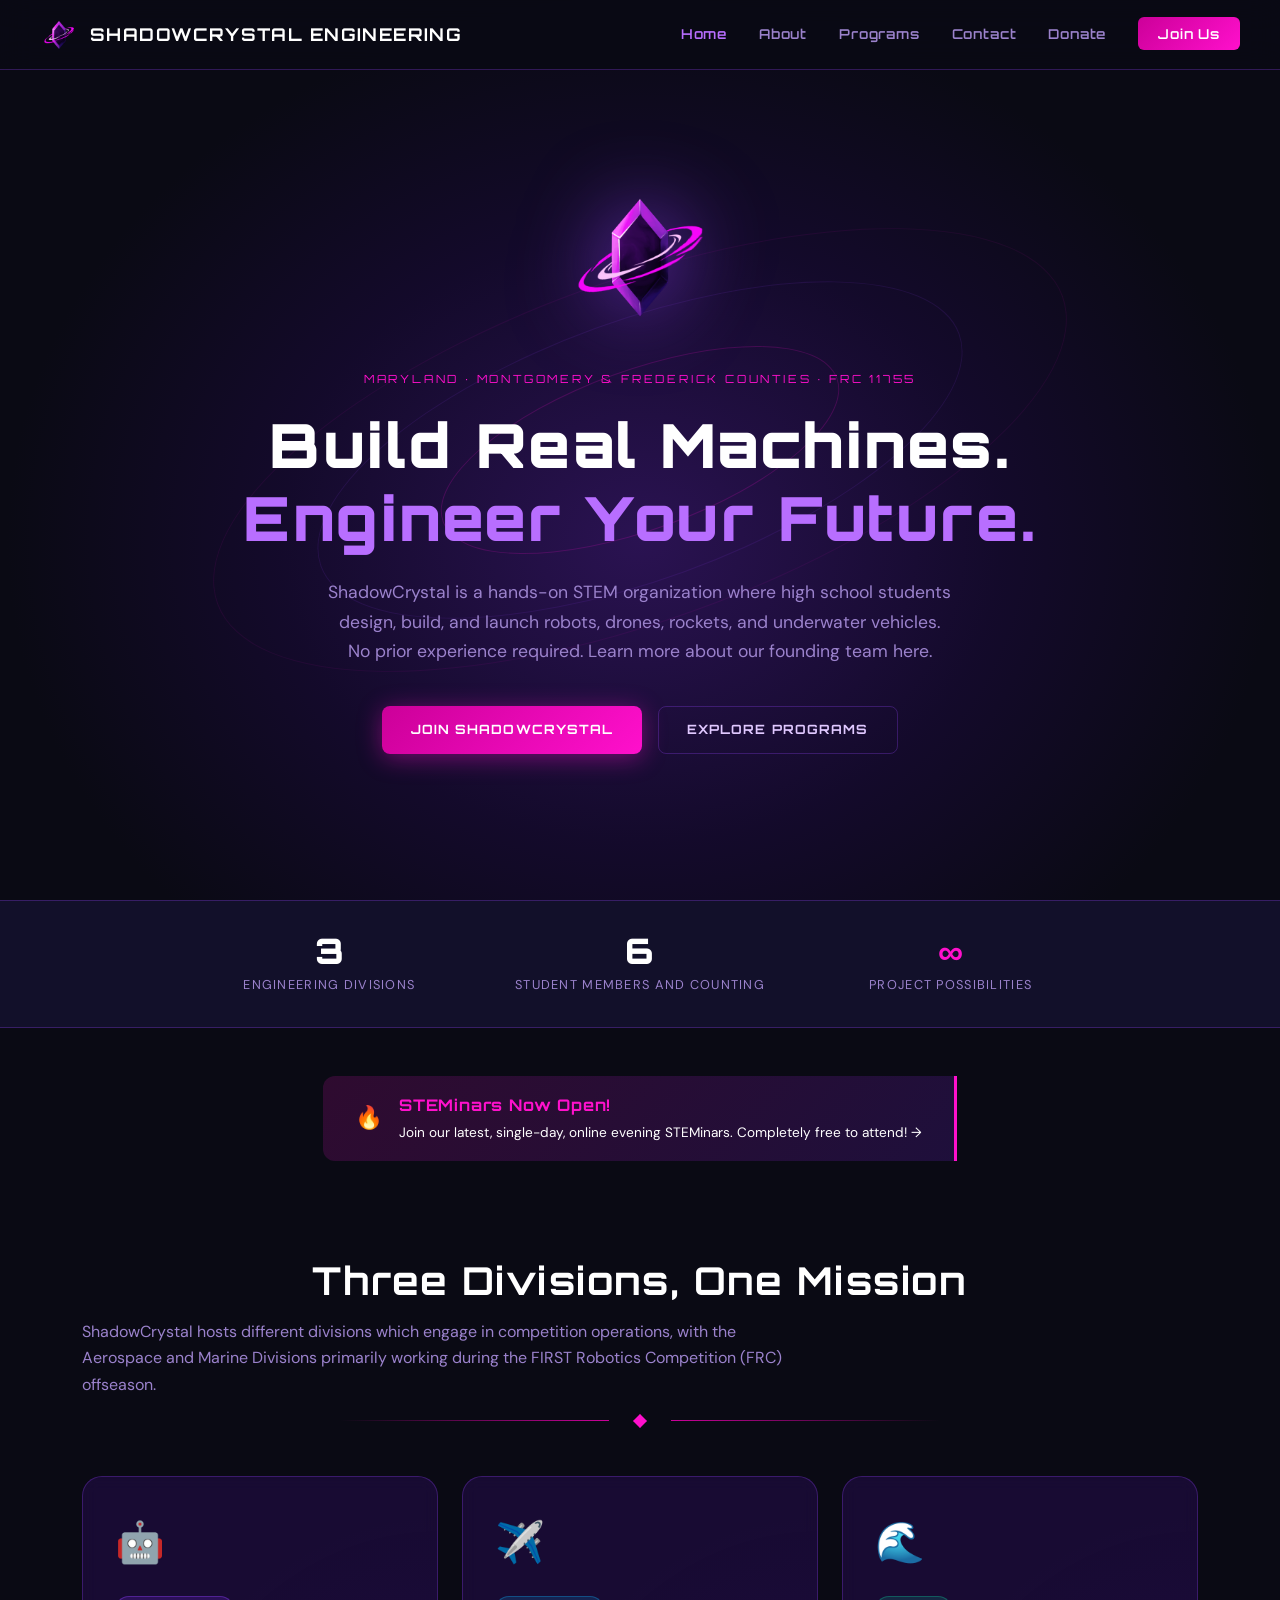
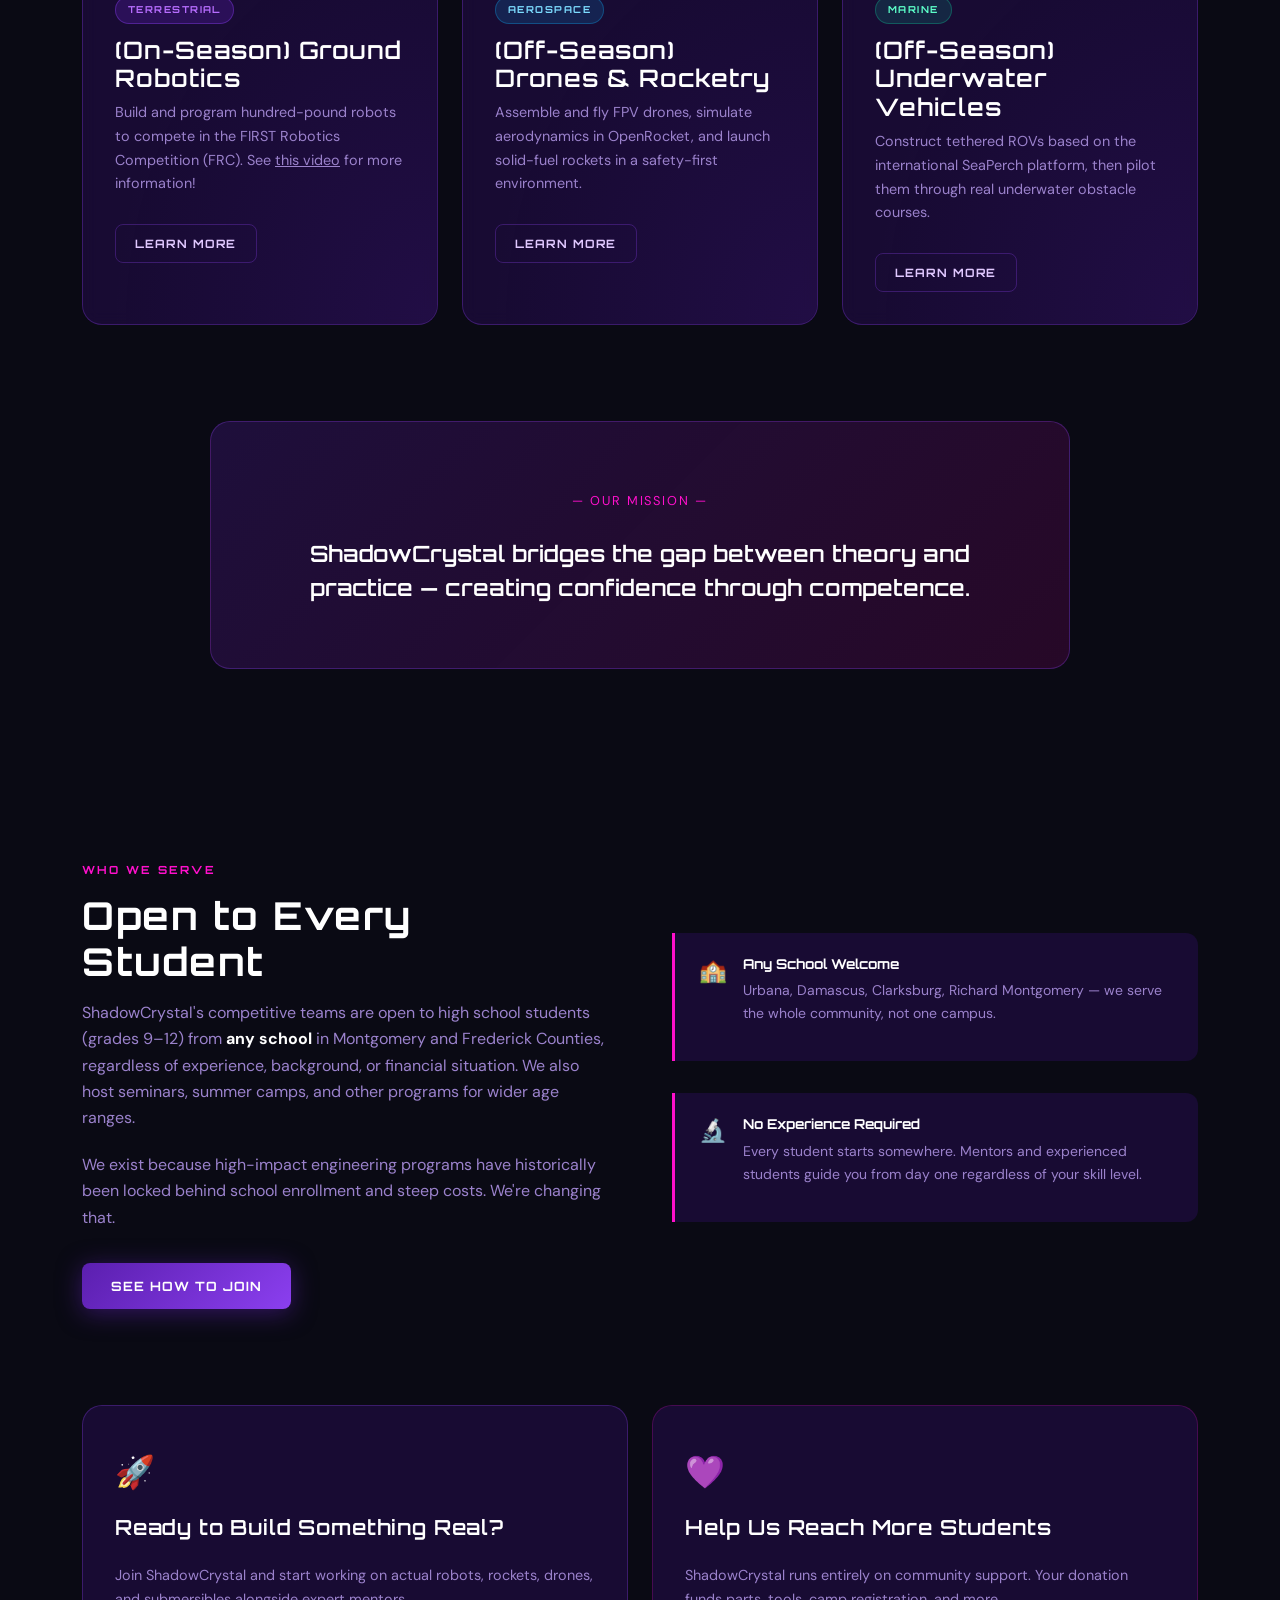
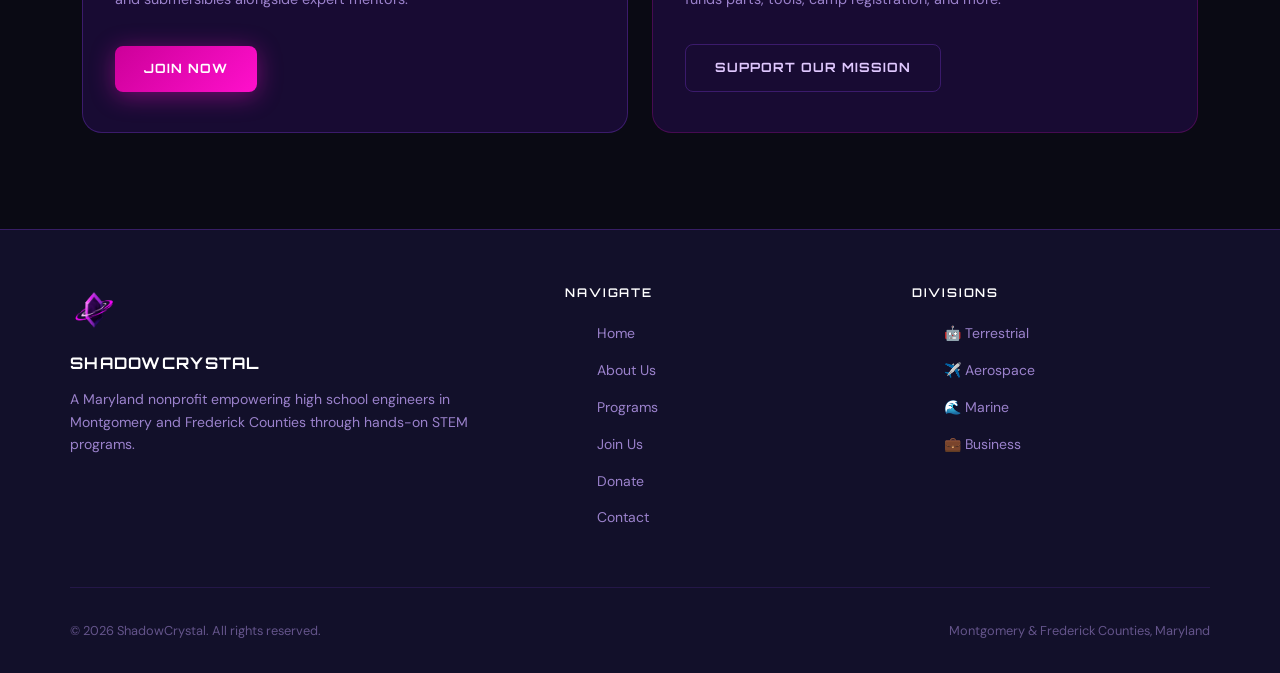
==== commit 0ff55c84: "Added changes pertaining to recent changes in the organization's plans" ====
--- a/index.html
+++ b/index.html
@@ -3,7 +3,7 @@
 <head>
   <meta charset="UTF-8">
   <meta name="viewport" content="width=device-width, initial-scale=1.0">
-  <title>ShadowCrystal Engineering</title>
+  <title>ShadowCrystal·FRC Team 11755</title>
   <link href="https://cdn.jsdelivr.net/npm/bootstrap@5.3.8/dist/css/bootstrap.min.css" rel="stylesheet" integrity="sha384-sRIl4kxILFvY47J16cr9ZwB07vP4J8+LH7qKQnuqkuIAvNWLzeN8tE5YBujZqJLB" crossorigin="anonymous">
   <link rel="stylesheet" href="assets/style.css">
 
@@ -197,7 +197,7 @@
       <p class="hero-sub">
         ShadowCrystal is a hands-on STEM organization where high school students design, build, and
         launch robots, drones, rockets, and underwater vehicles. <br>
-        No prior experience required.
+        No prior experience required. Learn more about our founding team <a href="https://shadowcrystal.org/about.html#:~:text=learning%20environment%20%E2%80%94%20always.-,Founding%20Team,-FOUNDER">here</a>.
       </p>
       <div class="hero-ctas">
         <a href="join.html" class="btn btn-plasma">Join ShadowCrystal</a>
@@ -231,8 +231,8 @@
         <div class="value-pill" style="border-left: none; border-right: 3px solid var(--plasma); border-radius: var(--radius) 0 0 var(--radius); margin: 0 auto; display: inline-flex; align-items: center; background: linear-gradient(135deg, rgba(255,16,204,0.15), rgba(91,31,175,0.25)); padding: 1rem 2rem;">
           <span class="value-pill-icon">🔥</span>
           <div class="text-start">
-            <div class="value-pill-title" style="color: var(--plasma); font-size: 1rem; letter-spacing: 0.05em;">Summer Camps Now Open!</div>
-            <p style="font-size: 0.85rem; margin: 0; color: var(--white);">Join our Drone and Rocketry summer camps this July! Limited spots available &rarr;</p>
+            <div class="value-pill-title" style="color: var(--plasma); font-size: 1rem; letter-spacing: 0.05em;">STEMinars Now Open!</div>
+            <p style="font-size: 0.85rem; margin: 0; color: var(--white);">Join our latest, single-day, online evening STEMinars. Completely free to attend! &rarr;</p>
           </div>
         </div>
       </a>
@@ -243,13 +243,14 @@
   <section>
     <div class="container">
       <h2 class="section-title text-center">Three Divisions, One Mission</h2>
+      <p>ShadowCrystal hosts different divisions which engage in competition operations, with the Aerospace and Marine Divisions primarily working during the FIRST Robotics Competition (FRC) offseason.</p>
       <div class="orbital-divider"><div class="orbital-gem"></div></div>
       <div class="SCcard-grid SCcard-grid-3">
 
         <div class="SCcard division-card">
           <div class="division-icon">🤖</div>
           <span class="division-tag tag-terrestrial">Terrestrial</span>
-          <h3>Ground Robotics</h3>
+          <h3>(On-Season) Ground Robotics</h3>
           <p>Build and program hundred-pound robots to compete in the FIRST Robotics Competition (FRC). See <u><a href="https://www.youtube.com/watch?v=Jd29kzjclV0">this video</a></u> for more information!</p>
           <a href="programs.html#terrestrial" class="btn btn-ghost" style="font-size:0.72rem; padding:0.6rem 1.2rem; margin-top:0.5rem;">Learn More</a>
         </div>
@@ -257,7 +258,7 @@
         <div class="SCcard division-card">
           <div class="division-icon">✈️</div>
           <span class="division-tag tag-aerospace">Aerospace</span>
-          <h3>Drones &amp; Rocketry</h3>
+          <h3>(Off-Season) Drones &amp; Rocketry</h3>
           <p>Assemble and fly FPV drones, simulate aerodynamics in OpenRocket, and launch solid-fuel rockets in a safety-first environment.</p>
           <a href="programs.html#aerospace" class="btn btn-ghost" style="font-size:0.72rem; padding:0.6rem 1.2rem; margin-top:0.5rem;">Learn More</a>
         </div>
@@ -265,7 +266,7 @@
         <div class="SCcard division-card">
           <div class="division-icon">🌊</div>
           <span class="division-tag tag-marine">Marine</span>
-          <h3>Underwater Vehicles</h3>
+          <h3>(Off-Season) Underwater Vehicles</h3>
           <p>Construct tethered ROVs based on the international SeaPerch platform, then pilot them through real underwater obstacle courses.</p>
           <a href="programs.html#marine" class="btn btn-ghost" style="font-size:0.72rem; padding:0.6rem 1.2rem; margin-top:0.5rem;">Learn More</a>
         </div>
@@ -278,7 +279,7 @@
   <section style="padding-top: 0;">
     <div class="container">
       <div class="mission-strip">
-        <cite>— Our Mission -</cite>
+        <cite>— Our Mission —</cite>
         <br>
         <blockquote>
           ShadowCrystal bridges the gap between theory and practice — creating confidence through competence.
@@ -295,8 +296,8 @@
           <p class="section-label">Who We Serve</p>
           <h2 class="section-title">Open to Every Student</h2>
           <p style="margin-bottom: 1.25rem;">
-            ShadowCrystal is open to high school students (grades 8–12) from <strong style="color:var(--white)">any school</strong> in 
-            Montgomery and Frederick Counties, regardless of experience, background, or financial situation.
+            ShadowCrystal's competitive teams are open to high school students (grades 9–12) from <strong style="color:var(--white)">any school</strong> in 
+            Montgomery and Frederick Counties, regardless of experience, background, or financial situation. We also host seminars, summer camps, and other programs for wider age ranges.
           </p>
           <p style="margin-bottom: 2rem;">
             We exist because high-impact engineering programs have historically been locked behind school
@@ -316,7 +317,7 @@
             <span class="value-pill-icon">🔬</span>
             <div>
               <div class="value-pill-title">No Experience Required</div>
-              <p style="font-size:0.875rem; max-width:none;">Every student starts somewhere. Mentors guide you from day one regardless of your skill level.</p>
+              <p style="font-size:0.875rem; max-width:none;">Every student starts somewhere. Mentors and experienced students guide you from day one regardless of your skill level.</p>
             </div>
           </div>
         </div>
